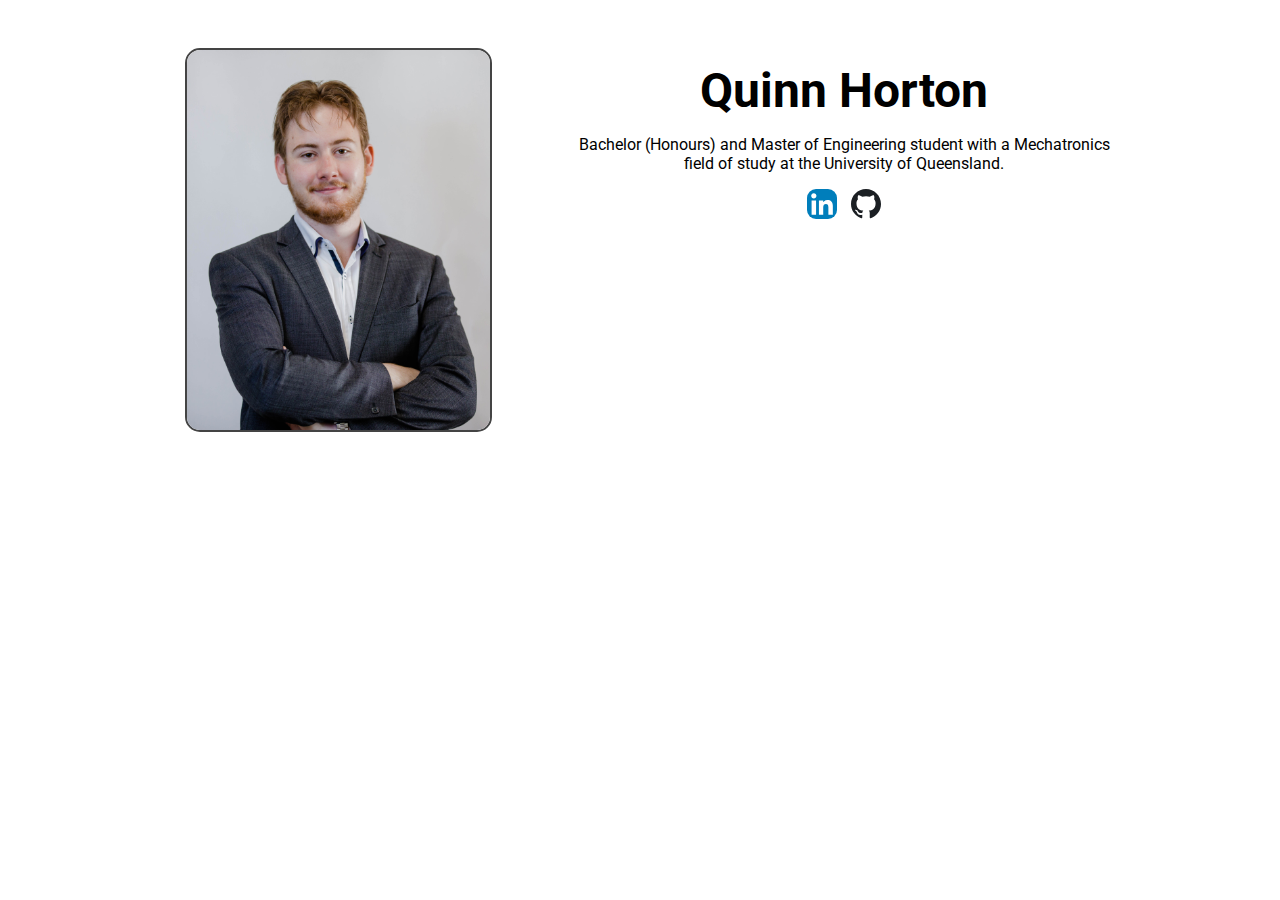
==== docs/index.html @ 1641173c "Reshuffled" ====
<!DOCTYPE html>
<html>
    <head>
        <title>Quinn Horton</title>
        <link rel="stylesheet" href="./style.css"/>
        <link rel="stylesheet" href="https://cdnjs.cloudflare.com/ajax/libs/font-awesome/4.7.0/css/font-awesome.min.css">
        <link rel="stylesheet" href="https://fonts.googleapis.com/css?family=Roboto">
    </head>
    <body>
        <section id="profile">
            <img id="headshot" src="./images/Portrait-Headshot.jpg"/>
            <div id="summary">
                <h1>Quinn Horton</h1>
                <p>Bachelor (Honours) and Master of Engineering student with a Mechatronics field of study at the University of Queensland.</p>
                <div id="links">
                    <a href="https://www.linkedin.com/in/quinn-horton/"><img src="./icons/linkedin.svg"/></a>
                    <a href="https://github.com/q-horton/"><img src="./icons/github.svg"/></a>
                </div>
            </div>
        </section>
        <!--
        <section id="about">
            <h2>About Me</h2>
            <p></p>
        </section>
        <section id="projects">
            <h2>My Projects</h2>
            <article class="project"></article>
        </section>
        -->
    </body>
</html>
---- docs/style.css ----
body {
    background-color: white;
    box-sizing: border-box;
    font-family: 'Roboto', sans-serif;
}
h1 {
    text-align: center;
    font-size: 36pt;
    margin: 10pt;
}
h2 {
    text-align: center;
    font-size: 28pt;
}

#profile {
    width: 80%;
    margin: auto;
    display: flex;
}
#headshot {
    width: 30%;
    margin: 4% 5%;
    border: 2px solid #444;
    border-radius: 15px;
    align-self: center;
}
#summary {
    width: 70%;
    padding: 4% 2%;
    text-align: center;
}

#links {
    margin: 10px 0;
}
#links img {
    width: 30px;
    margin: 0 5px;
    border-radius: 30%;
}
#links img:hover {
    opacity: 0.7;
}

#projects {
    width: 90%;
    margin: auto;
}
.project {
    border: 1px solid black;
    border-radius: 30px;
    box-shadow: 0 0 10px #444;
}

@media(orientation: portrait) {
    #profile {
        flex-direction: column;
        align-items: center;
    }
    #headshot {
        width: 80%;
    }
    #summary {
        width: 90%;
    }
}
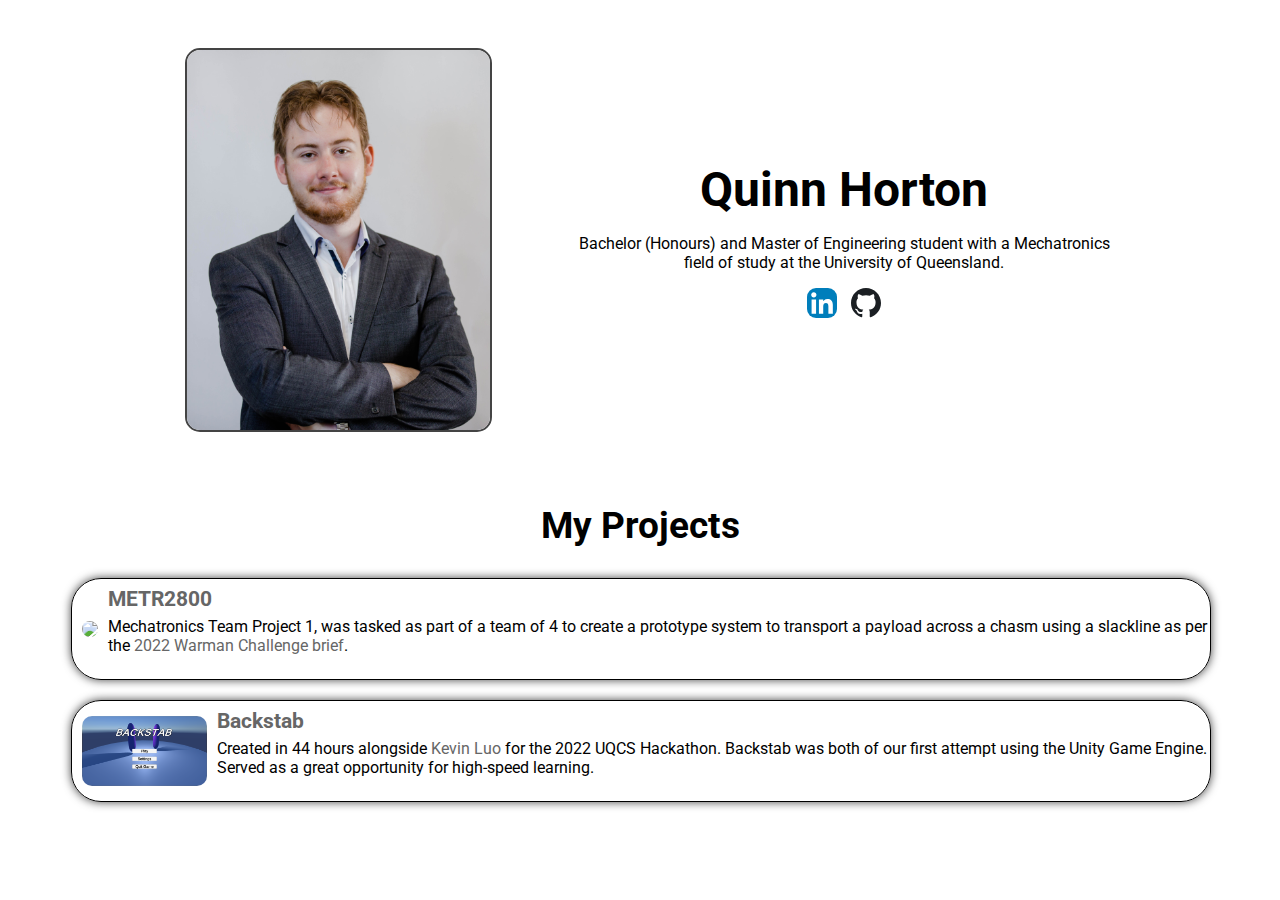
==== commit 03aba501: "Added Projects" ====
--- a/docs/index.html
+++ b/docs/index.html
@@ -23,10 +23,23 @@
             <h2>About Me</h2>
             <p></p>
         </section>
+        -->
         <section id="projects">
             <h2>My Projects</h2>
-            <article class="project"></article>
+            <article class="project">
+                <img src="./images/projects/METR2800.jpg"/>
+                <div class="context">
+                    <a href="https://github.com/q-horton/METR2800/"><h3>METR2800</h3></a>
+                    <p>Mechatronics Team Project 1, was tasked as part of a team of 4 to create a prototype system to transport a payload across a chasm using a slackline as per the <a href="https://warmandesignandbuild.org.au/wp-content/uploads/2022/04/2022-Weir-Warman-Competition-Rules-Rev-1.1-27-April-V2-1.pdf">2022 Warman Challenge brief</a>.</p>
+                </div>
+            </article>
+            <article class="project">
+                <img src="./images/projects/backstab.png"/>
+                <div class="context">
+                    <a href="https://github.com/q-horton/uqcs-hack-2022"><h3>Backstab</h3></a>
+                    <p>Created in 44 hours alongside <a href="https://github.com/hasakev">Kevin Luo</a> for the 2022 UQCS Hackathon. Backstab was both of our first attempt using the Unity Game Engine. Served as a great opportunity for high-speed learning.</p>
+                </div>
+            </article>
         </section>
-        -->
     </body>
 </html>--- a/docs/style.css
+++ b/docs/style.css
@@ -12,11 +12,16 @@
     text-align: center;
     font-size: 28pt;
 }
+h3 {
+    font-size: 16pt;
+    margin: 5pt 0;
+}
 
 #profile {
     width: 80%;
     margin: auto;
     display: flex;
+    align-items: center;
 }
 #headshot {
     width: 30%;
@@ -48,15 +53,36 @@
     margin: auto;
 }
 .project {
+    margin: 20px 0;
     border: 1px solid black;
     border-radius: 30px;
     box-shadow: 0 0 10px #444;
+    height: 100px;
+    width: 100%;
+    display: flex;
+}
+.project img {
+    float: left;
+    max-height: 70%;
+    max-width: 25%;
+    border-radius: 10px;
+    align-self: center;
+    margin: 5px 10px;
+}
+.project a {
+    text-decoration: none;
+    color: #666;
+}
+.project a:hover {
+    color: #000;
+}
+.project p {
+    margin: 2px 0;
 }
 
 @media(orientation: portrait) {
     #profile {
         flex-direction: column;
-        align-items: center;
     }
     #headshot {
         width: 80%;
@@ -64,4 +90,7 @@
     #summary {
         width: 90%;
     }
+    .project {
+        height: 150px;
+    }
 }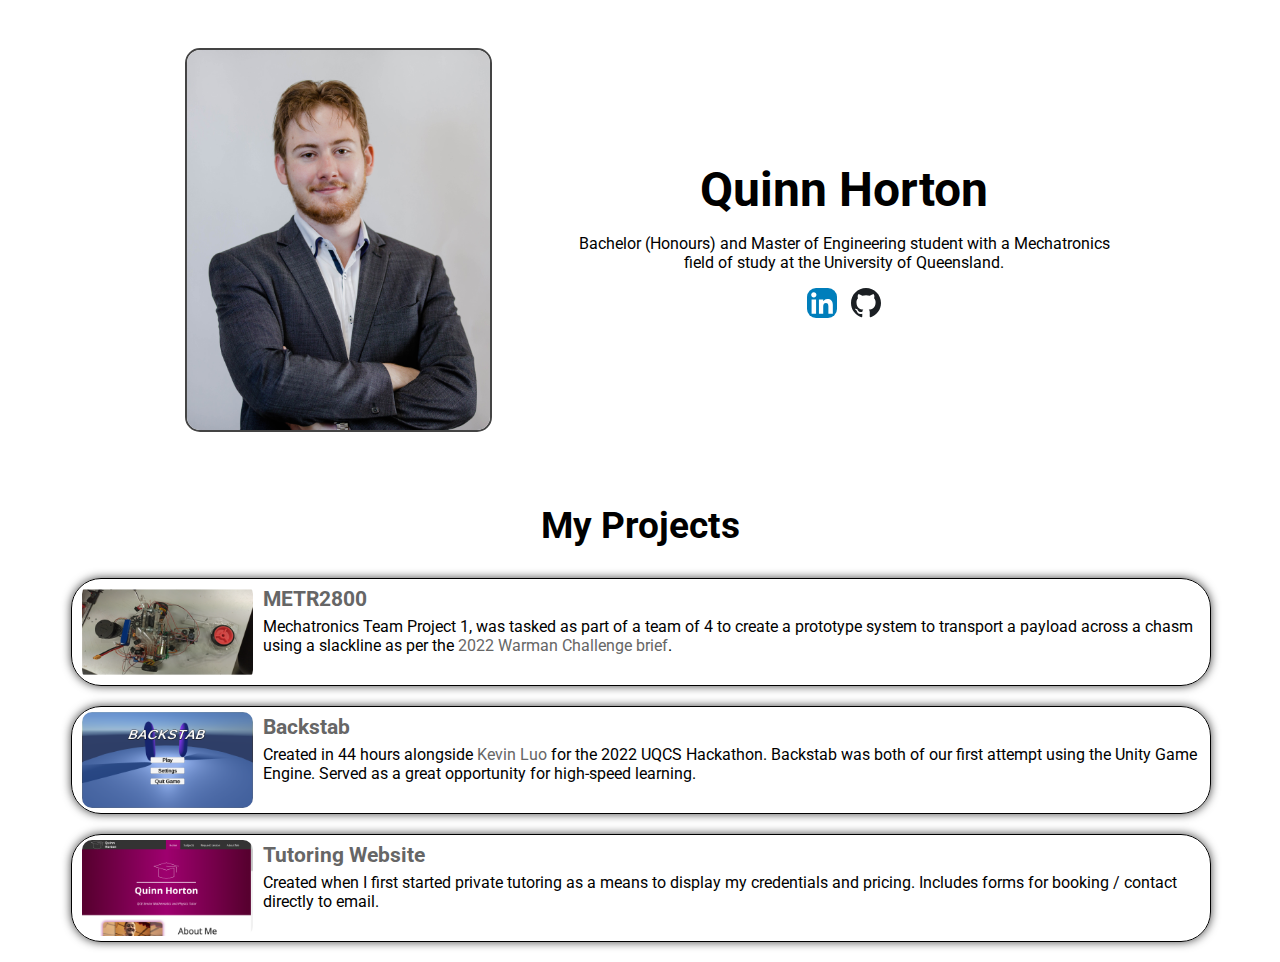
==== commit e9487ad4: "Added website" ====
--- a/docs/index.html
+++ b/docs/index.html
@@ -27,7 +27,7 @@
         <section id="projects">
             <h2>My Projects</h2>
             <article class="project">
-                <img src="./images/projects/METR2800.jpg"/>
+                <img src="./images/projects/metr2800.png"/>
                 <div class="context">
                     <a href="https://github.com/q-horton/METR2800/"><h3>METR2800</h3></a>
                     <p>Mechatronics Team Project 1, was tasked as part of a team of 4 to create a prototype system to transport a payload across a chasm using a slackline as per the <a href="https://warmandesignandbuild.org.au/wp-content/uploads/2022/04/2022-Weir-Warman-Competition-Rules-Rev-1.1-27-April-V2-1.pdf">2022 Warman Challenge brief</a>.</p>
@@ -40,6 +40,13 @@
                     <p>Created in 44 hours alongside <a href="https://github.com/hasakev">Kevin Luo</a> for the 2022 UQCS Hackathon. Backstab was both of our first attempt using the Unity Game Engine. Served as a great opportunity for high-speed learning.</p>
                 </div>
             </article>
+            <article class="project">
+                <img src="./images/projects/tutoring-site.png"/>
+                <div class="context">
+                    <a href="https://quinnh.com.au/tutoring"><h3>Tutoring Website</h3></a>
+                    <p>Created when I first started private tutoring as a means to display my credentials and pricing. Includes forms for booking / contact directly to email.</p>
+                </div>
+            </article>
         </section>
     </body>
 </html>--- a/docs/style.css
+++ b/docs/style.css
@@ -57,14 +57,14 @@
     border: 1px solid black;
     border-radius: 30px;
     box-shadow: 0 0 10px #444;
-    height: 100px;
+    min-height: 100px;
     width: 100%;
     display: flex;
 }
 .project img {
     float: left;
-    max-height: 70%;
-    max-width: 25%;
+    max-width: 15%;
+    aspect-ratio: 16 / 9;
     border-radius: 10px;
     align-self: center;
     margin: 5px 10px;
@@ -91,6 +91,9 @@
         width: 90%;
     }
     .project {
-        height: 150px;
+        min-height: 150px;
+    }
+    .project img {
+        max-width: 30%;
     }
 }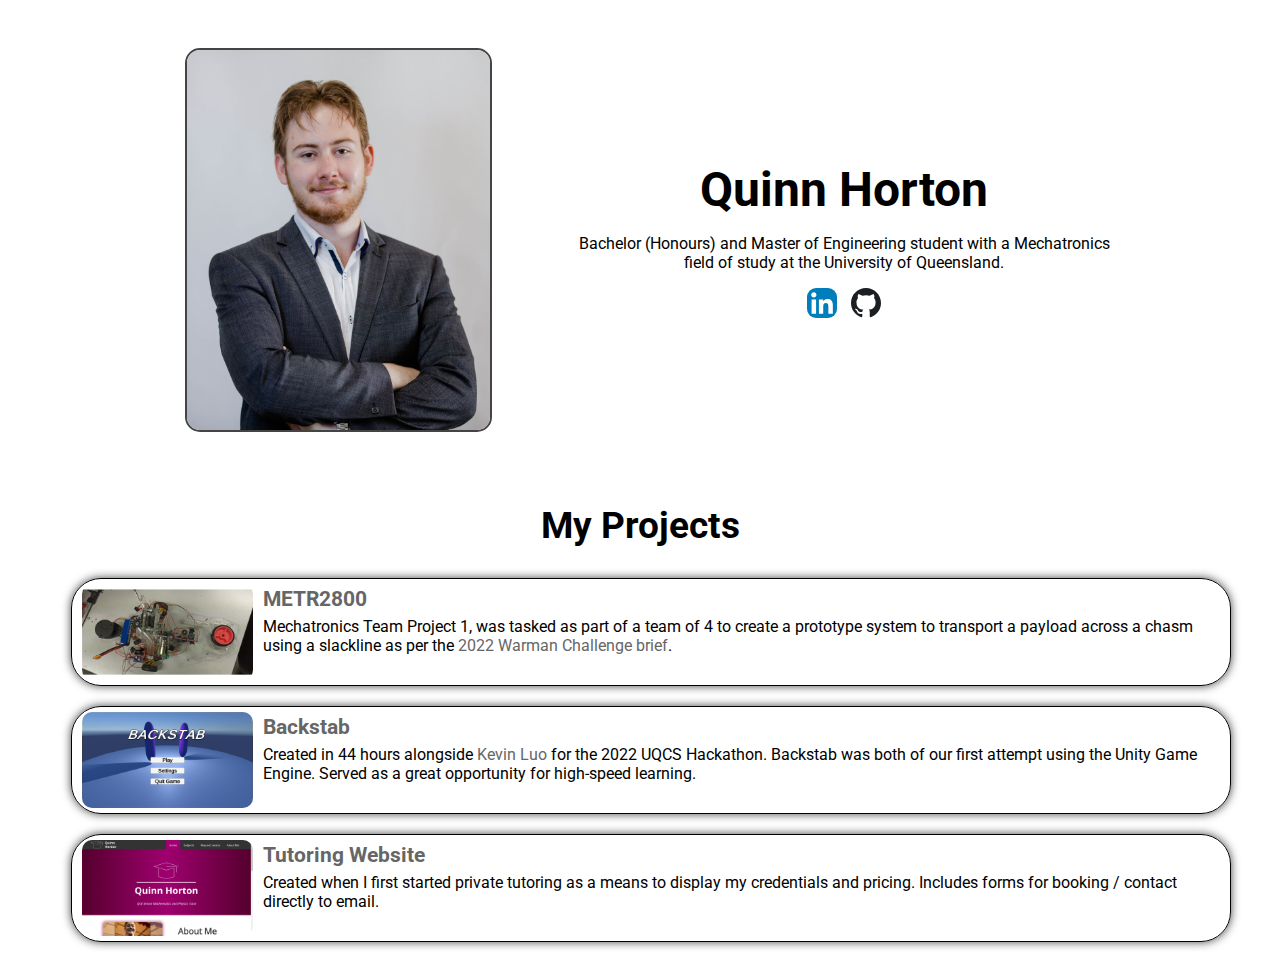
==== commit eea7887c: "Updating tutoring link" ====
--- a/docs/index.html
+++ b/docs/index.html
@@ -43,7 +43,7 @@
             <article class="project">
                 <img src="./images/projects/tutoring-site.png"/>
                 <div class="context">
-                    <a href="https://quinnh.com.au/tutoring"><h3>Tutoring Website</h3></a>
+                    <a href="https://tutoring.quinnh.com.au"><h3>Tutoring Website</h3></a>
                     <p>Created when I first started private tutoring as a means to display my credentials and pricing. Includes forms for booking / contact directly to email.</p>
                 </div>
             </article>
--- a/docs/style.css
+++ b/docs/style.css
@@ -54,12 +54,14 @@
 }
 .project {
     margin: 20px 0;
+    padding: 0 10px;
     border: 1px solid black;
     border-radius: 30px;
     box-shadow: 0 0 10px #444;
     min-height: 100px;
     width: 100%;
     display: flex;
+    gap: 0 10px;
 }
 .project img {
     float: left;
@@ -67,7 +69,7 @@
     aspect-ratio: 16 / 9;
     border-radius: 10px;
     align-self: center;
-    margin: 5px 10px;
+    margin: 5px 0;
 }
 .project a {
     text-decoration: none;
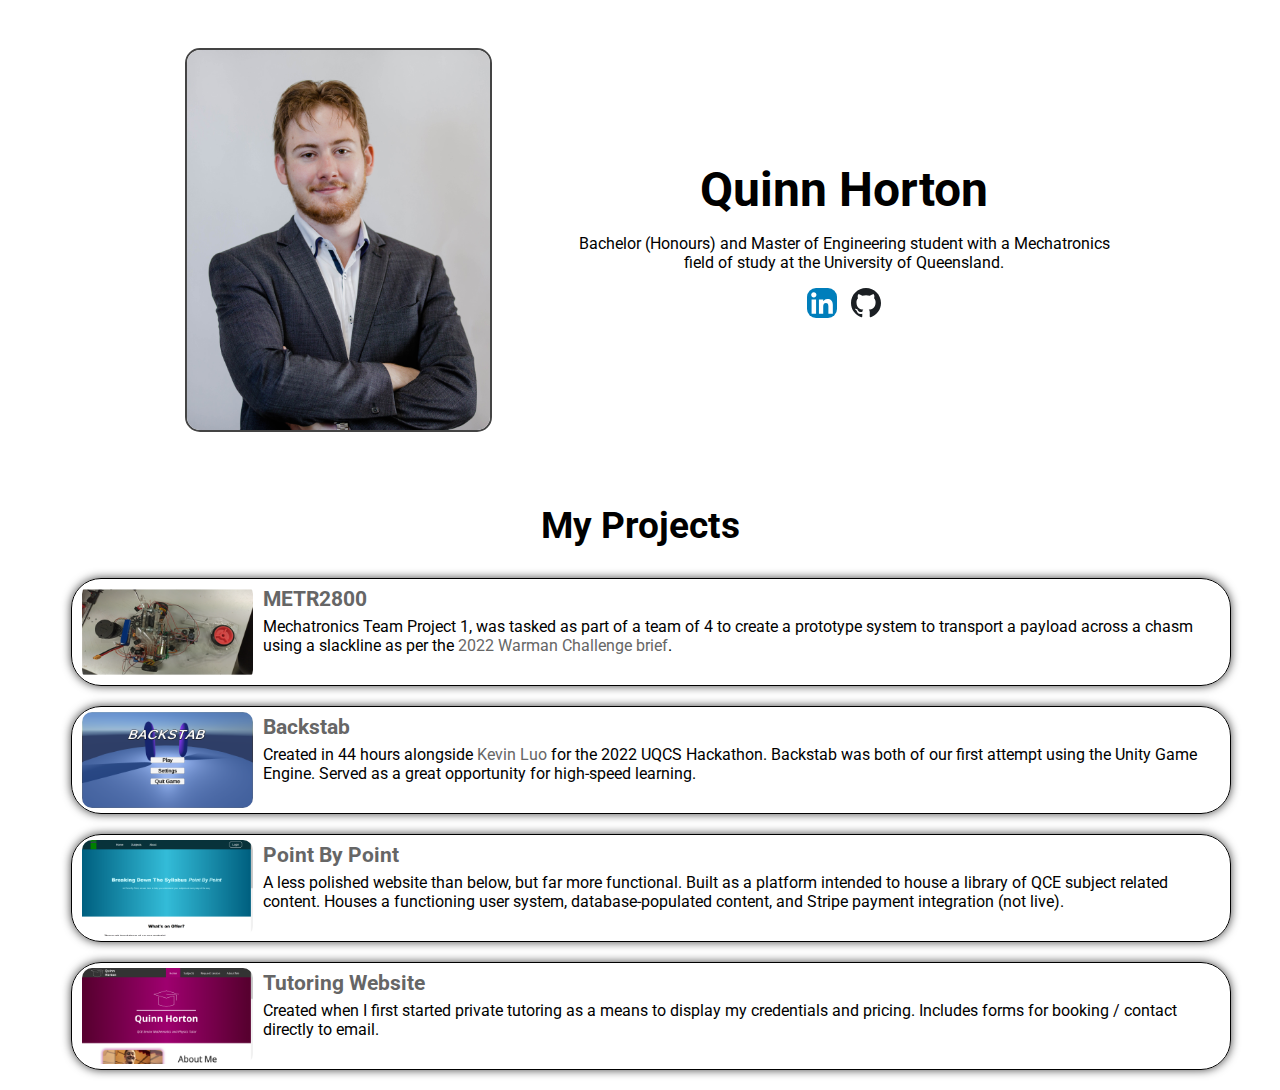
==== commit f476a8a1: "Added pointbypoint to projects list" ====
--- a/docs/index.html
+++ b/docs/index.html
@@ -41,6 +41,13 @@
                 </div>
             </article>
             <article class="project">
+                <img src="./images/projects/point-by-point.png"/>
+                <div class="context">
+                    <a href="https://pointbypoint.com.au"><h3>Point By Point</h3></a>
+                    <p>A less polished website than below, but far more functional. Built as a platform intended to house a library of QCE subject related content. Houses a functioning user system, database-populated content, and Stripe payment integration (not live).</p>
+                </div>
+            </article>
+            <article class="project">
                 <img src="./images/projects/tutoring-site.png"/>
                 <div class="context">
                     <a href="https://tutoring.quinnh.com.au"><h3>Tutoring Website</h3></a>
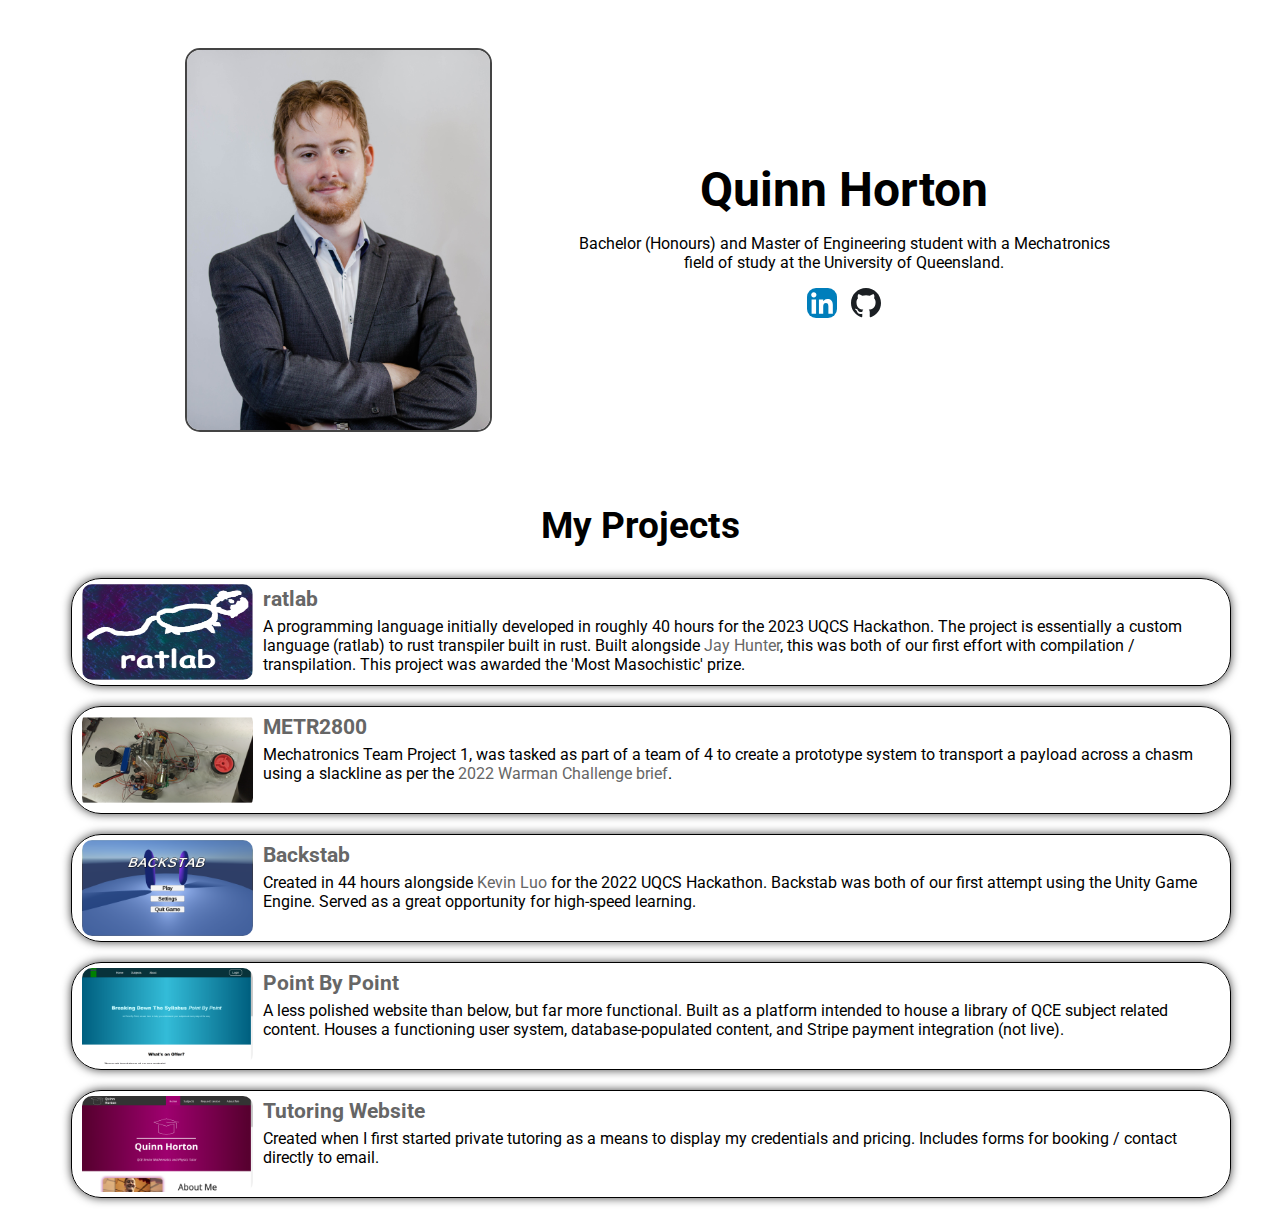
==== commit be75d80b: "Added ratlab to projects." ====
--- a/docs/index.html
+++ b/docs/index.html
@@ -26,6 +26,13 @@
         -->
         <section id="projects">
             <h2>My Projects</h2>
+            <article class="project">
+                <img src="./images/projects/ratlab.png"/>
+                <div class="context">
+                    <a href="https://github.com/ThatSealgair/ratlab"><h3>ratlab</h3></a>
+		    <p>A programming language initially developed in roughly 40 hours for the 2023 UQCS Hackathon. The project is essentially a custom language (ratlab) to rust transpiler built in rust. Built alongside <a href="https://github.com/ThatSealgair">Jay Hunter</a>, this was both of our first effort with compilation / transpilation. This project was awarded the 'Most Masochistic' prize.</p>
+                </div>
+            </article>
             <article class="project">
                 <img src="./images/projects/metr2800.png"/>
                 <div class="context">
@@ -56,4 +63,4 @@
             </article>
         </section>
     </body>
-</html>+</html>
